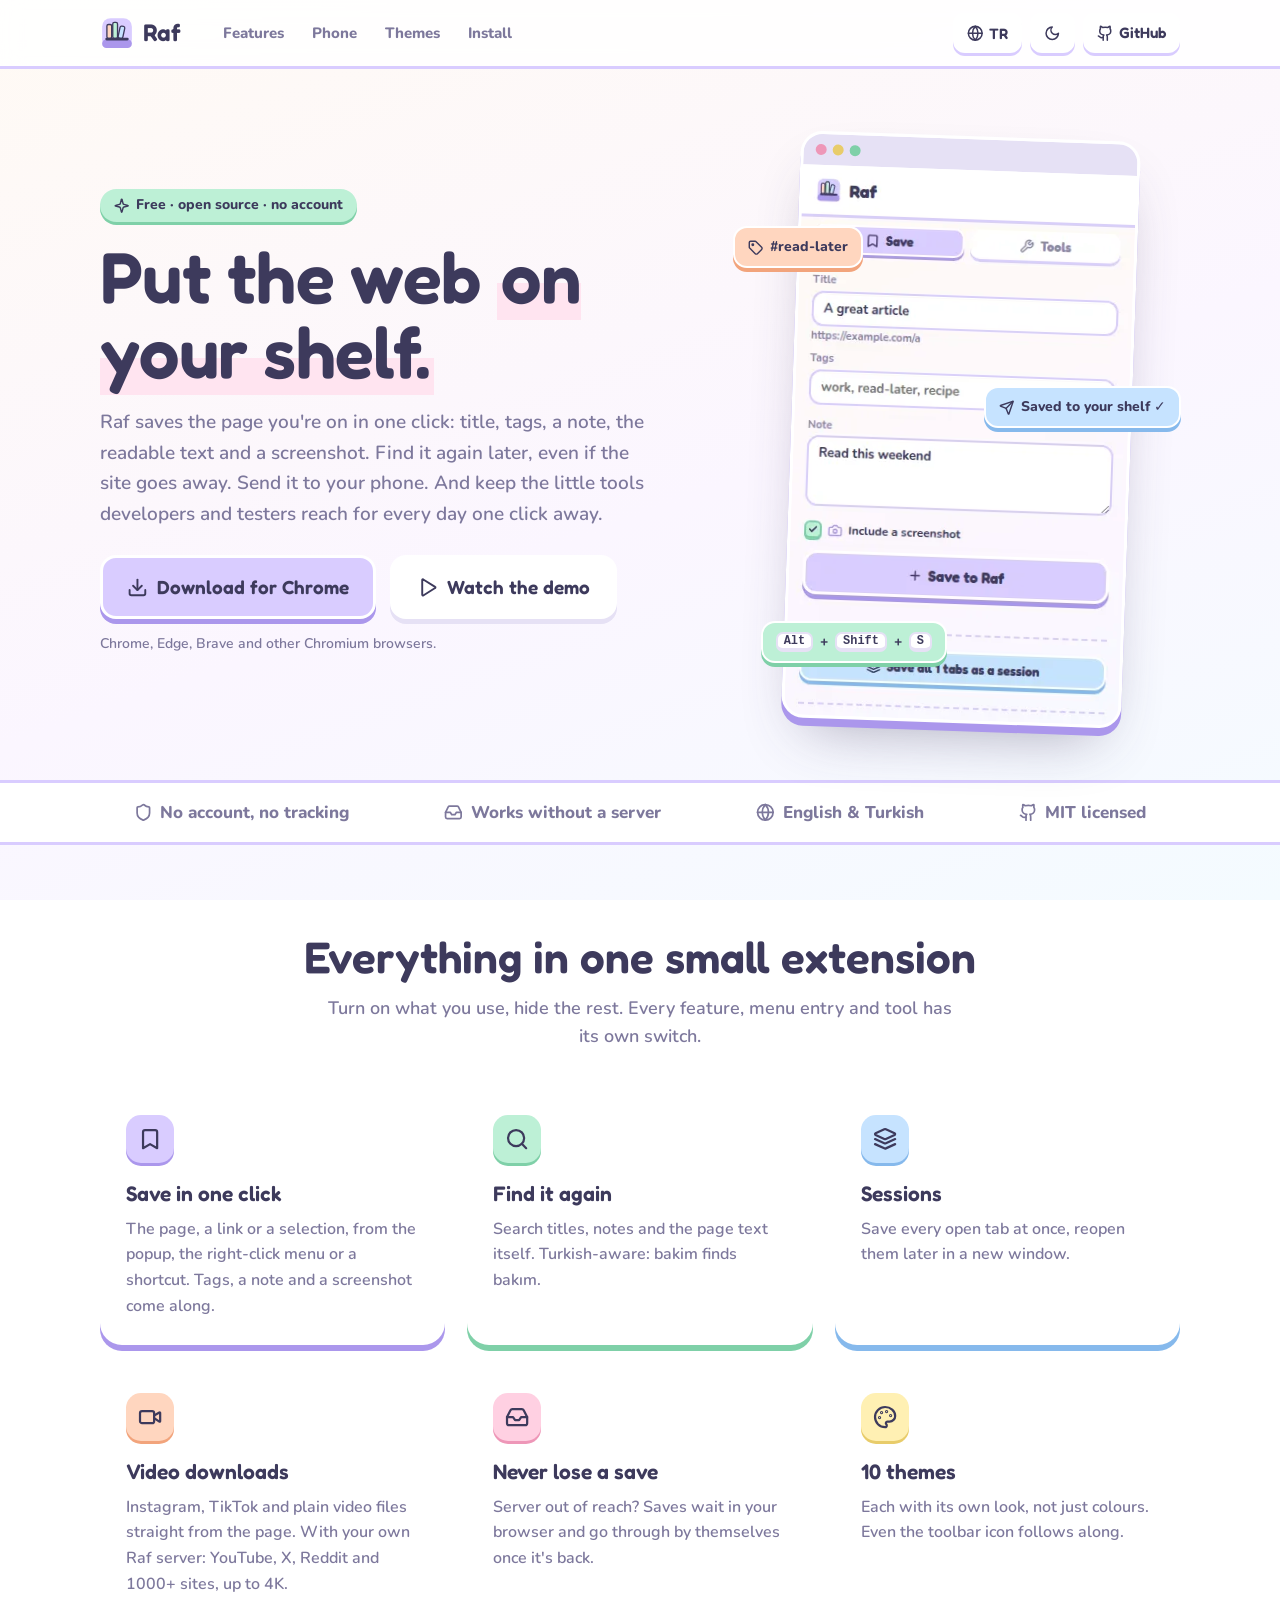
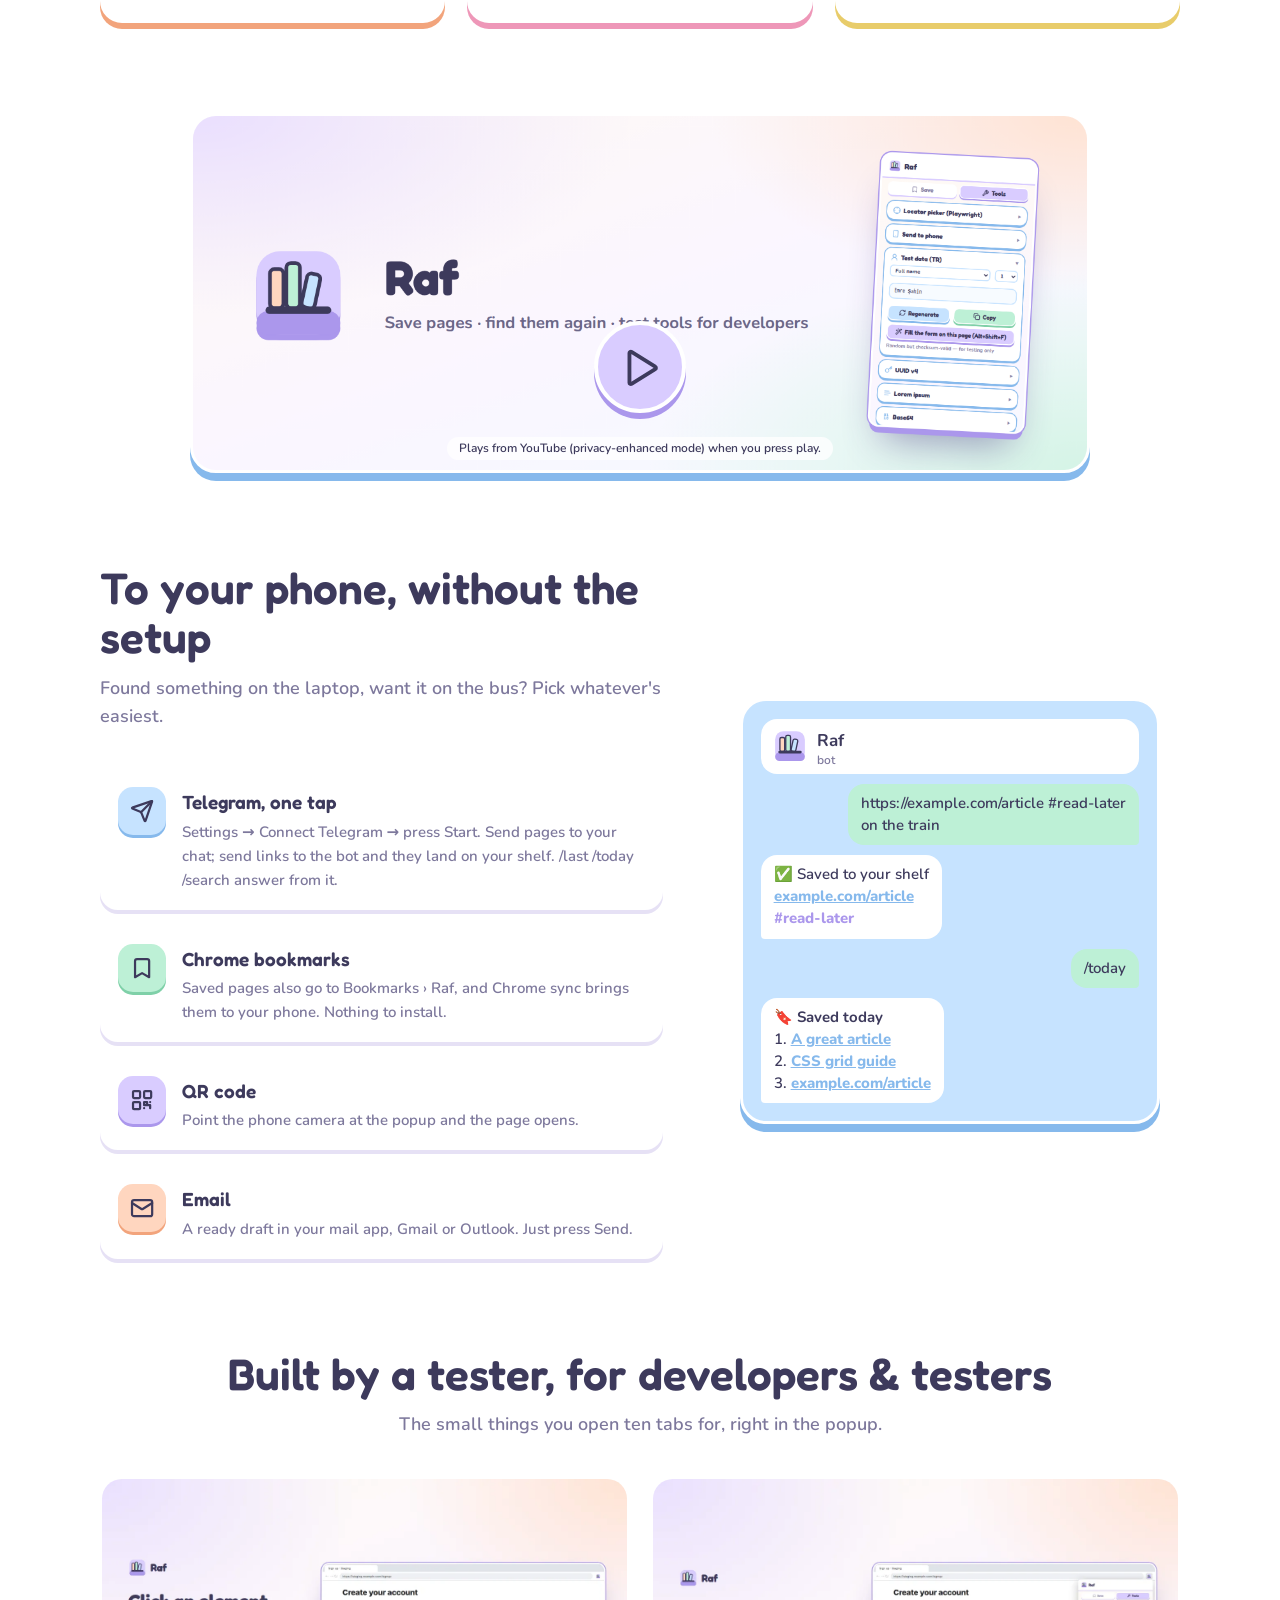
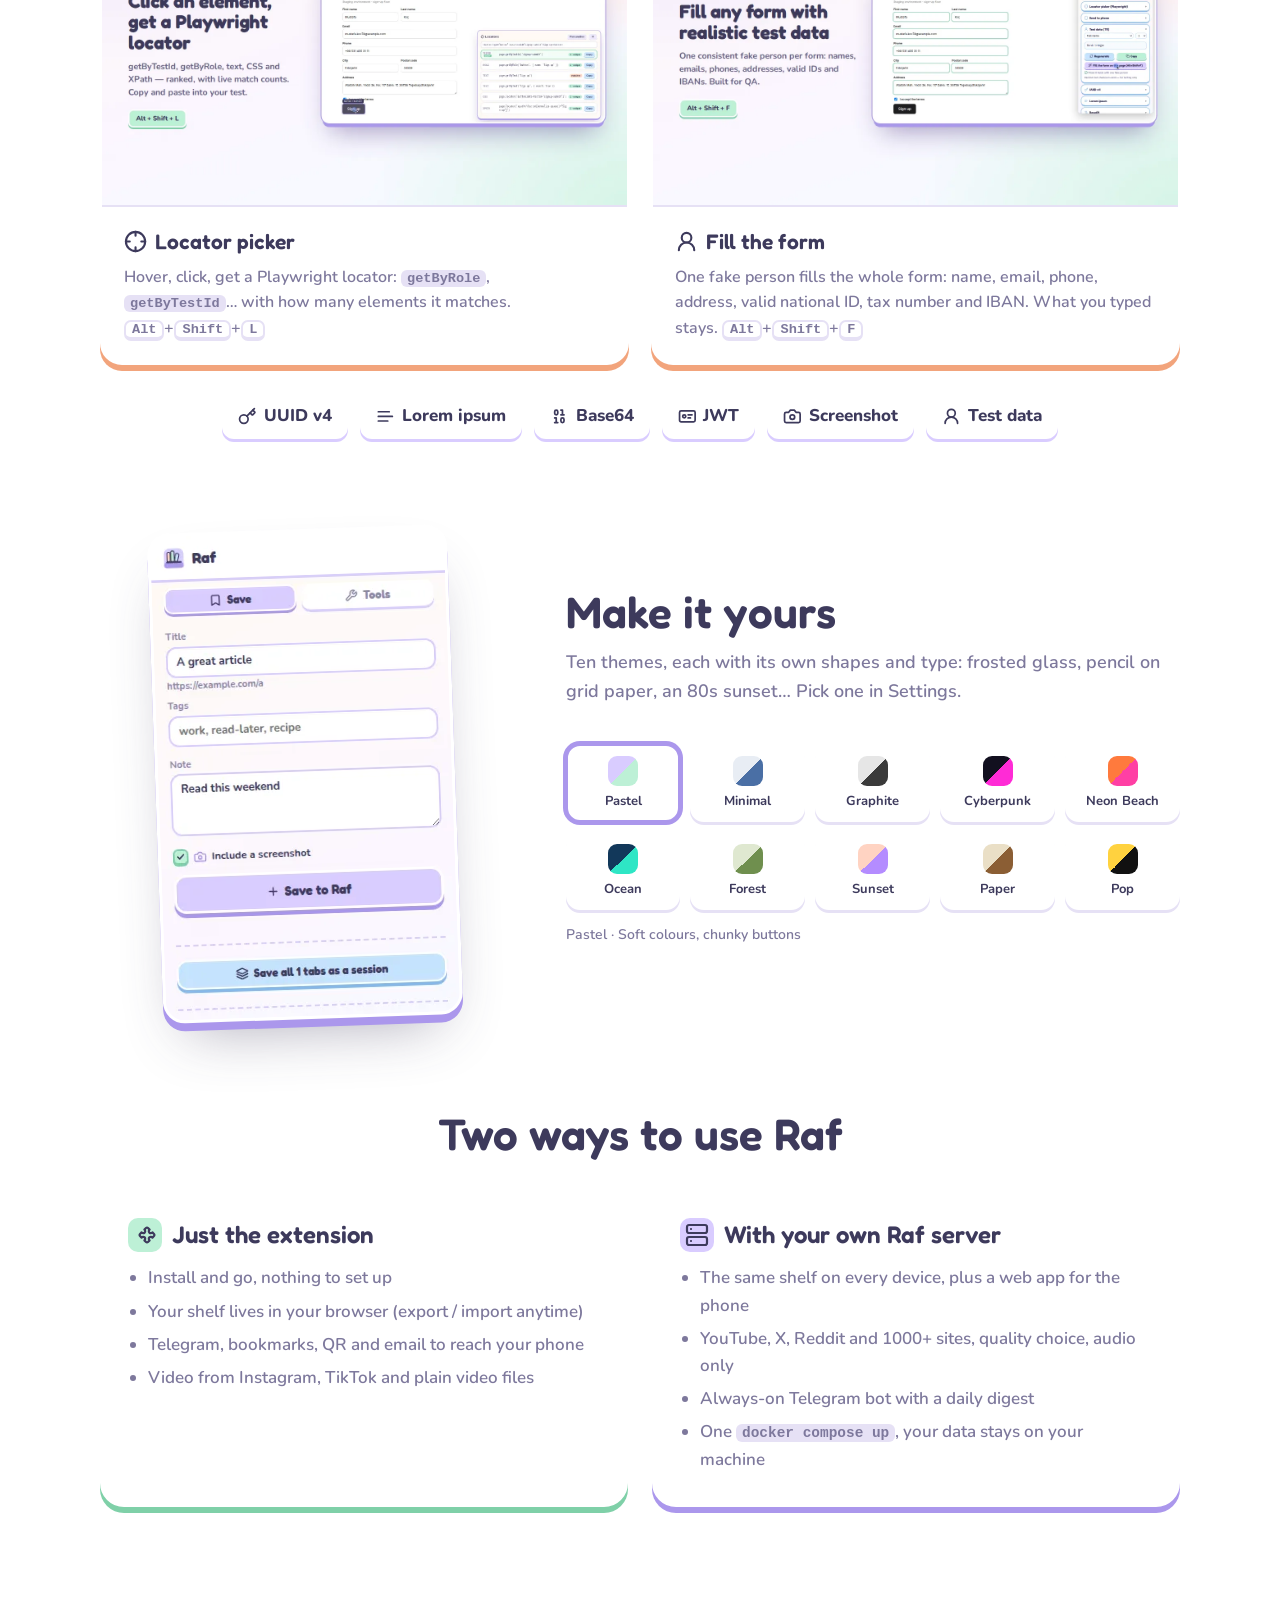
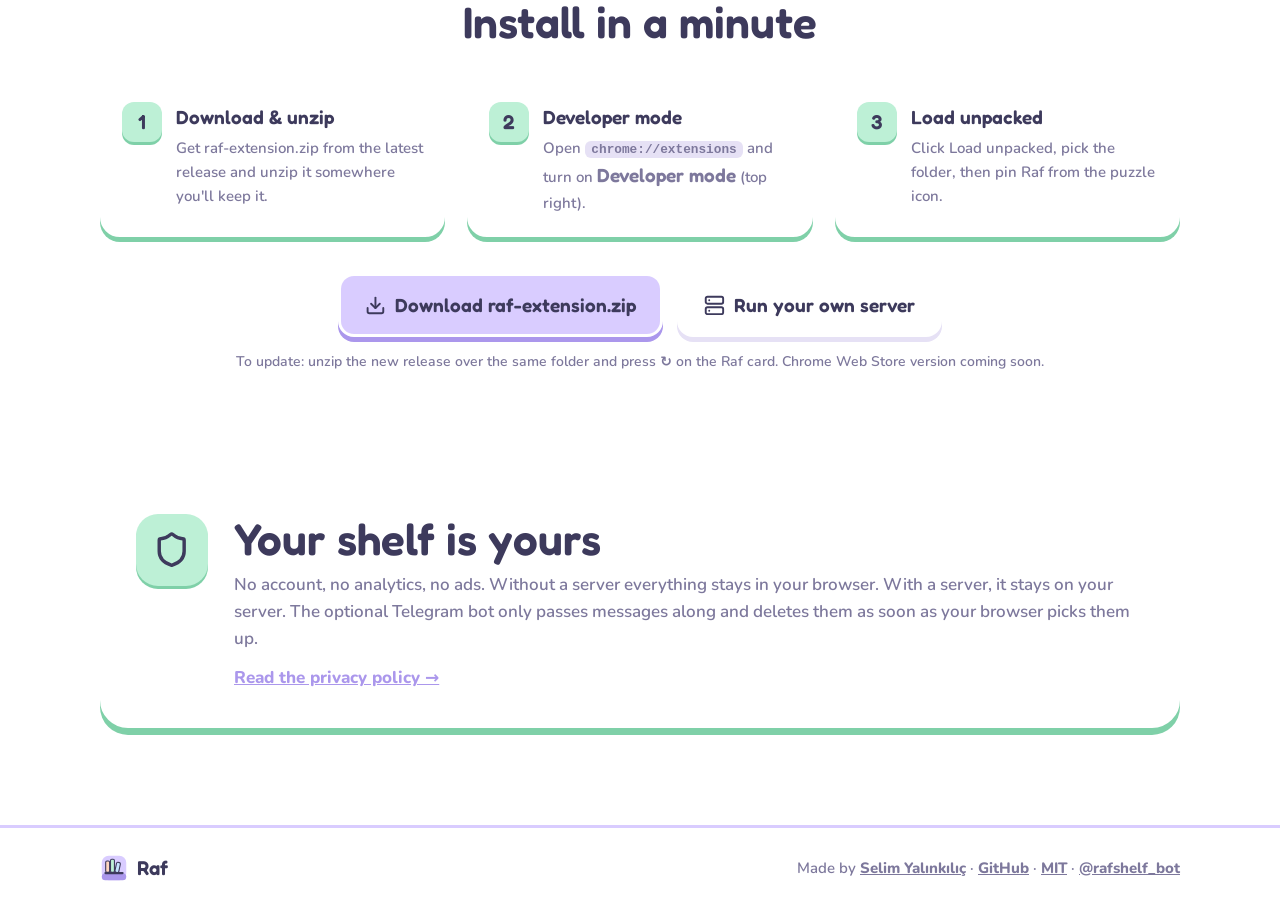
==== site/index.html @ 0adfbab9 "Website: landing page in site/, published to GitHub Pages Static page in the extension's Pastel them" ====
<!doctype html>
<html lang="en">
<head>
<meta charset="utf-8">
<meta name="viewport" content="width=device-width, initial-scale=1">
<title>Raf · your private read-later shelf</title>
<meta name="description" content="Raf is a free, open-source browser extension: save any page in one click, find it again later, send it to your phone. Plus test tools for developers. No account.">
<meta property="og:title" content="Raf · your private read-later shelf">
<meta property="og:description" content="Save any page in one click, find it again later, send it to your phone. Free, open source, no account.">
<meta property="og:image" content="img/og.png">
<meta property="og:type" content="website">
<meta name="twitter:card" content="summary_large_image">
<meta name="theme-color" content="#d9ccff">
<link rel="icon" href="img/icon.svg" type="image/svg+xml">
<link rel="apple-touch-icon" href="img/apple-touch-icon.png">
<link rel="stylesheet" href="fonts/fonts.css">
<link rel="stylesheet" href="style.css">
<script>
  // theme + language before first paint (no flash)
  try {
    const th = localStorage.getItem("rafSiteTheme"); if (th === "light" || th === "dark") document.documentElement.dataset.theme = th;
    const q = new URLSearchParams(location.search).get("lang"), saved = localStorage.getItem("rafSiteLang");
    const lang = q || saved || (/^tr\b/i.test(navigator.language || "") ? "tr" : "en");
    document.documentElement.lang = lang === "tr" ? "tr" : "en";
  } catch (e) {}
</script>
</head>
<body>

<header class="nav">
  <div class="wrap navin">
    <a class="brand" href="#top"><img src="img/icon.svg" alt="" width="34" height="34"><span>Raf</span></a>
    <nav class="links">
      <a href="#features" data-t="navFeatures">Features</a>
      <a href="#phone" data-t="navPhone">Phone</a>
      <a href="#themes" data-t="navThemes">Themes</a>
      <a href="#install" data-t="navInstall">Install</a>
    </nav>
    <div class="tools">
      <button class="pill" id="lang" aria-label="Language"><i data-i="globe"></i> <span id="langlbl">TR</span></button>
      <button class="pill icon" id="theme" aria-label="Light / dark"><i data-i="moon" class="moon"></i><i data-i="sun" class="sun"></i></button>
      <a class="pill" href="https://github.com/selimyalinkilic/raf" target="_blank" rel="noopener"><i data-i="github"></i> <span class="hide-s">GitHub</span></a>
    </div>
  </div>
</header>

<main id="top">

  <!-- Hero -->
  <section class="hero wrap">
    <div class="hero-copy">
      <p class="eyebrow"><i data-i="sparkle"></i> <span data-t="eyebrow">Free · open source · no account</span></p>
      <h1 data-th="heroTitle">Put the web <mark>on your shelf.</mark></h1>
      <p class="lead" data-t="heroLead">Raf saves the page you're on in one click: title, tags, a note, the readable text and a screenshot. Find it again later, even if the site goes away. Send it to your phone. And keep the little tools developers and testers reach for every day one click away.</p>
      <div class="ctas">
        <a class="btn main big" href="https://github.com/selimyalinkilic/raf/releases/latest/download/raf-extension.zip"><i data-i="download"></i> <span data-t="ctaDownload">Download for Chrome</span></a>
        <a class="btn ghost big" href="#video"><i data-i="play"></i> <span data-t="ctaWatch">Watch the demo</span></a>
      </div>
      <p class="small"><span data-t="ctaNote">Chrome, Edge, Brave and other Chromium browsers.</span> <span id="ver"></span></p>
    </div>
    <div class="hero-art" aria-hidden="true">
      <div class="window">
        <div class="wbar"><span></span><span></span><span></span></div>
        <img src="img/themes/pastel.webp" alt="" width="340" height="560">
      </div>
      <div class="float f1"><i data-i="tag"></i> #read-later</div>
      <div class="float f2"><i data-i="send"></i> <span data-t="floatTg">Saved to your shelf ✓</span></div>
      <div class="float f3"><kbd>Alt</kbd>+<kbd>Shift</kbd>+<kbd>S</kbd></div>
    </div>
  </section>

  <!-- Strip -->
  <section class="strip">
    <div class="wrap stripin">
      <span><i data-i="shield"></i> <span data-t="s1">No account, no tracking</span></span>
      <span><i data-i="inbox"></i> <span data-t="s2">Works without a server</span></span>
      <span><i data-i="globe"></i> <span data-t="s3">English &amp; Turkish</span></span>
      <span><i data-i="github"></i> <span data-t="s4">MIT licensed</span></span>
    </div>
  </section>

  <!-- Features -->
  <section class="sec wrap" id="features">
    <h2 data-t="featTitle">Everything in one small extension</h2>
    <p class="sub" data-t="featSub">Turn on what you use, hide the rest. Every feature, menu entry and tool has its own switch.</p>
    <div class="grid">
      <article class="card c-lav"><span class="ic"><i data-i="bookmark"></i></span><h3 data-t="f1t">Save in one click</h3><p data-t="f1d">The page, a link or a selection, from the popup, the right-click menu or a shortcut. Tags, a note and a screenshot come along.</p></article>
      <article class="card c-mint"><span class="ic"><i data-i="search"></i></span><h3 data-t="f2t">Find it again</h3><p data-t="f2d">Search titles, notes and the page text itself. Turkish-aware: <em>bakim</em> finds <em>bakım</em>.</p></article>
      <article class="card c-sky"><span class="ic"><i data-i="layers"></i></span><h3 data-t="f3t">Sessions</h3><p data-t="f3d">Save every open tab at once, reopen them later in a new window.</p></article>
      <article class="card c-peach"><span class="ic"><i data-i="video"></i></span><h3 data-t="f4t">Video downloads</h3><p data-t="f4d">Instagram, TikTok and plain video files straight from the page. With your own Raf server: YouTube, X, Reddit and 1000+ sites, up to 4K.</p></article>
      <article class="card c-pink"><span class="ic"><i data-i="inbox"></i></span><h3 data-t="f5t">Never lose a save</h3><p data-t="f5d">Server out of reach? Saves wait in your browser and go through by themselves once it's back.</p></article>
      <article class="card c-sun"><span class="ic"><i data-i="palette"></i></span><h3 data-t="f6t">10 themes</h3><p data-t="f6d">Each with its own look, not just colours. Even the toolbar icon follows along.</p></article>
    </div>
  </section>

  <!-- Video -->
  <section class="sec wrap" id="video">
    <div class="video" id="player">
      <img src="img/og.png" alt="" loading="lazy">
      <button class="playbtn" aria-label="Play"><i data-i="play"></i></button>
      <p class="vnote" data-t="vnote">Plays from YouTube (privacy-enhanced mode) when you press play.</p>
    </div>
  </section>

  <!-- Phone -->
  <section class="sec wrap split" id="phone">
    <div>
      <h2 data-t="phTitle">To your phone, without the setup</h2>
      <p class="sub left" data-t="phSub">Found something on the laptop, want it on the bus? Pick whatever's easiest.</p>
      <ul class="ways">
        <li><span class="ic c-sky"><i data-i="send"></i></span><div><b data-t="w1t">Telegram, one tap</b><p data-t="w1d">Settings → Connect Telegram → press Start. Send pages to your chat; send links to the bot and they land on your shelf. /last /today /search answer from it.</p></div></li>
        <li><span class="ic c-mint"><i data-i="bookmark"></i></span><div><b data-t="w2t">Chrome bookmarks</b><p data-t="w2d">Saved pages also go to Bookmarks › Raf, and Chrome sync brings them to your phone. Nothing to install.</p></div></li>
        <li><span class="ic c-lav"><i data-i="qr"></i></span><div><b data-t="w3t">QR code</b><p data-t="w3d">Point the phone camera at the popup and the page opens.</p></div></li>
        <li><span class="ic c-peach"><i data-i="mail"></i></span><div><b data-t="w4t">Email</b><p data-t="w4d">A ready draft in your mail app, Gmail or Outlook. Just press Send.</p></div></li>
      </ul>
    </div>
    <div class="chat" aria-hidden="true">
      <div class="chathead"><img src="img/icon.svg" alt="" width="34" height="34"><div><b>Raf</b><small>bot</small></div></div>
      <div class="msg me">https://example.com/article #read-later<br>on the train</div>
      <div class="msg bot">✅ <span data-t="chatSaved">Saved to your shelf</span><br><span class="u">example.com/article</span><br><span class="tagc">#read-later</span></div>
      <div class="msg me">/today</div>
      <div class="msg bot">🔖 <b data-t="chatToday">Saved today</b><br>1. <span class="u">A great article</span><br>2. <span class="u">CSS grid guide</span><br>3. <span class="u">example.com/article</span></div>
    </div>
  </section>

  <!-- Dev tools -->
  <section class="sec wrap" id="dev">
    <h2 data-t="devTitle">Built by a tester, for developers &amp; testers</h2>
    <p class="sub" data-t="devSub">The small things you open ten tabs for, right in the popup.</p>
    <div class="devgrid">
      <div class="dev big2"><img src="img/shots/screenshot-4-picker.webp" alt="" loading="lazy"><div><h3><i data-i="crosshair"></i> <span data-t="d1t">Locator picker</span></h3><p data-th="d1d">Hover, click, get a Playwright locator: <code>getByRole</code>, <code>getByTestId</code>… with how many elements it matches. <kbd>Alt</kbd>+<kbd>Shift</kbd>+<kbd>L</kbd></p></div></div>
      <div class="dev big2"><img src="img/shots/screenshot-3-fill.webp" alt="" loading="lazy"><div><h3><i data-i="user"></i> <span data-t="d2t">Fill the form</span></h3><p data-th="d2d">One fake person fills the whole form: name, email, phone, address, valid national ID, tax number and IBAN. What you typed stays. <kbd>Alt</kbd>+<kbd>Shift</kbd>+<kbd>F</kbd></p></div></div>
      <div class="chips">
        <span><i data-i="key"></i> UUID v4</span><span><i data-i="text"></i> Lorem ipsum</span><span><i data-i="binary"></i> Base64</span><span><i data-i="id"></i> JWT</span><span><i data-i="camera"></i> <span data-t="chipShot">Screenshot</span></span><span><i data-i="user"></i> <span data-t="chipTd">Test data</span></span>
      </div>
    </div>
  </section>

  <!-- Themes -->
  <section class="sec wrap split rev" id="themes">
    <div class="tprev" aria-live="polite"><img id="tpimg" src="img/themes/pastel.webp" alt="" width="340" height="560"></div>
    <div>
      <h2 data-t="thTitle">Make it yours</h2>
      <p class="sub left" data-t="thSub">Ten themes, each with its own shapes and type: frosted glass, pencil on grid paper, an 80s sunset… Pick one in Settings.</p>
      <div class="tgrid" id="tgrid"></div>
      <p class="small" id="tdesc"></p>
    </div>
  </section>

  <!-- Two ways -->
  <section class="sec wrap" id="ways">
    <h2 data-t="twTitle">Two ways to use Raf</h2>
    <div class="two">
      <div class="way c-mint">
        <h3><i data-i="puzzle"></i> <span data-t="tw1">Just the extension</span></h3>
        <ul>
          <li data-t="tw1a">Install and go, nothing to set up</li>
          <li data-t="tw1b">Your shelf lives in your browser (export / import anytime)</li>
          <li data-t="tw1c">Telegram, bookmarks, QR and email to reach your phone</li>
          <li data-t="tw1d">Video from Instagram, TikTok and plain video files</li>
        </ul>
      </div>
      <div class="way c-lav">
        <h3><i data-i="server"></i> <span data-t="tw2">With your own Raf server</span></h3>
        <ul>
          <li data-t="tw2a">The same shelf on every device, plus a web app for the phone</li>
          <li data-t="tw2b">YouTube, X, Reddit and 1000+ sites, quality choice, audio only</li>
          <li data-t="tw2c">Always-on Telegram bot with a daily digest</li>
          <li data-th="tw2d">One <code>docker compose up</code>, your data stays on your machine</li>
        </ul>
      </div>
    </div>
  </section>

  <!-- Install -->
  <section class="sec wrap" id="install">
    <h2 data-t="inTitle">Install in a minute</h2>
    <ol class="steps">
      <li><span class="n">1</span><div><b data-t="in1t">Download &amp; unzip</b><p data-t="in1d">Get raf-extension.zip from the latest release and unzip it somewhere you'll keep it.</p></div></li>
      <li><span class="n">2</span><div><b data-t="in2t">Developer mode</b><p data-th="in2d">Open <code>chrome://extensions</code> and turn on <b>Developer mode</b> (top right).</p></div></li>
      <li><span class="n">3</span><div><b data-t="in3t">Load unpacked</b><p data-t="in3d">Click Load unpacked, pick the folder, then pin Raf from the puzzle icon.</p></div></li>
    </ol>
    <div class="ctas center">
      <a class="btn main big" href="https://github.com/selimyalinkilic/raf/releases/latest/download/raf-extension.zip"><i data-i="download"></i> <span data-t="ctaDownload2">Download raf-extension.zip</span></a>
      <a class="btn ghost big" href="https://github.com/selimyalinkilic/raf#run-it" target="_blank" rel="noopener"><i data-i="server"></i> <span data-t="ctaServer">Run your own server</span></a>
    </div>
    <p class="small center" data-t="inNote">To update: unzip the new release over the same folder and press ↻ on the Raf card. Chrome Web Store version coming soon.</p>
  </section>

  <!-- Privacy -->
  <section class="sec wrap">
    <div class="privacy">
      <span class="ic c-mint big"><i data-i="shield"></i></span>
      <div>
        <h2 data-t="prTitle">Your shelf is yours</h2>
        <p data-t="prText">No account, no analytics, no ads. Without a server everything stays in your browser. With a server, it stays on your server. The optional Telegram bot only passes messages along and deletes them as soon as your browser picks them up.</p>
        <a href="https://github.com/selimyalinkilic/raf/blob/main/docs/PRIVACY.md" target="_blank" rel="noopener" data-t="prLink">Read the privacy policy →</a>
      </div>
    </div>
  </section>
</main>

<footer class="foot">
  <div class="wrap footin">
    <div class="brand"><img src="img/icon.svg" alt="" width="28" height="28"><span>Raf</span></div>
    <p><span data-t="ftMade">Made by</span> <a href="https://selimyalinkilic.me" target="_blank" rel="noopener">Selim Yalınkılıç</a> · <a href="https://github.com/selimyalinkilic/raf" target="_blank" rel="noopener">GitHub</a> · <a href="https://github.com/selimyalinkilic/raf/blob/main/LICENSE" target="_blank" rel="noopener">MIT</a> · <a href="https://t.me/rafshelf_bot" target="_blank" rel="noopener">@rafshelf_bot</a></p>
  </div>
</footer>

<script src="js/icons.js"></script>
<script src="js/app.js"></script>
</body>
</html>
---- site/fonts/fonts.css ----
/* Bundled fonts (SIL Open Font License) — no requests to Google */
/* latin-ext */
@font-face {
  font-family: 'Fredoka';
  font-style: normal;
  font-weight: 500;
  font-stretch: 100%;
  font-display: swap;
  src: url(fredoka-latin-ext.woff2) format('woff2');
  unicode-range: U+0100-02BA, U+02BD-02C5, U+02C7-02CC, U+02CE-02D7, U+02DD-02FF, U+0304, U+0308, U+0329, U+1D00-1DBF, U+1E00-1E9F, U+1EF2-1EFF, U+2020, U+20A0-20AB, U+20AD-20C4, U+2113, U+2C60-2C7F, U+A720-A7FF;
}
/* latin */
@font-face {
  font-family: 'Fredoka';
  font-style: normal;
  font-weight: 500;
  font-stretch: 100%;
  font-display: swap;
  src: url(fredoka-latin.woff2) format('woff2');
  unicode-range: U+0000-00FF, U+0131, U+0152-0153, U+02BB-02BC, U+02C6, U+02DA, U+02DC, U+0304, U+0308, U+0329, U+2000-206F, U+20AC, U+2122, U+2191, U+2193, U+2212, U+2215, U+FEFF, U+FFFD;
}
/* latin-ext */
@font-face {
  font-family: 'Fredoka';
  font-style: normal;
  font-weight: 600;
  font-stretch: 100%;
  font-display: swap;
  src: url(fredoka-latin-ext.woff2) format('woff2');
  unicode-range: U+0100-02BA, U+02BD-02C5, U+02C7-02CC, U+02CE-02D7, U+02DD-02FF, U+0304, U+0308, U+0329, U+1D00-1DBF, U+1E00-1E9F, U+1EF2-1EFF, U+2020, U+20A0-20AB, U+20AD-20C4, U+2113, U+2C60-2C7F, U+A720-A7FF;
}
/* latin */
@font-face {
  font-family: 'Fredoka';
  font-style: normal;
  font-weight: 600;
  font-stretch: 100%;
  font-display: swap;
  src: url(fredoka-latin.woff2) format('woff2');
  unicode-range: U+0000-00FF, U+0131, U+0152-0153, U+02BB-02BC, U+02C6, U+02DA, U+02DC, U+0304, U+0308, U+0329, U+2000-206F, U+20AC, U+2122, U+2191, U+2193, U+2212, U+2215, U+FEFF, U+FFFD;
}
/* latin-ext */
@font-face {
  font-family: 'Fredoka';
  font-style: normal;
  font-weight: 700;
  font-stretch: 100%;
  font-display: swap;
  src: url(fredoka-latin-ext.woff2) format('woff2');
  unicode-range: U+0100-02BA, U+02BD-02C5, U+02C7-02CC, U+02CE-02D7, U+02DD-02FF, U+0304, U+0308, U+0329, U+1D00-1DBF, U+1E00-1E9F, U+1EF2-1EFF, U+2020, U+20A0-20AB, U+20AD-20C4, U+2113, U+2C60-2C7F, U+A720-A7FF;
}
/* latin */
@font-face {
  font-family: 'Fredoka';
  font-style: normal;
  font-weight: 700;
  font-stretch: 100%;
  font-display: swap;
  src: url(fredoka-latin.woff2) format('woff2');
  unicode-range: U+0000-00FF, U+0131, U+0152-0153, U+02BB-02BC, U+02C6, U+02DA, U+02DC, U+0304, U+0308, U+0329, U+2000-206F, U+20AC, U+2122, U+2191, U+2193, U+2212, U+2215, U+FEFF, U+FFFD;
}
/* latin-ext */
@font-face {
  font-family: 'Nunito';
  font-style: normal;
  font-weight: 600;
  font-display: swap;
  src: url(nunito-latin-ext.woff2) format('woff2');
  unicode-range: U+0100-02BA, U+02BD-02C5, U+02C7-02CC, U+02CE-02D7, U+02DD-02FF, U+0304, U+0308, U+0329, U+1D00-1DBF, U+1E00-1E9F, U+1EF2-1EFF, U+2020, U+20A0-20AB, U+20AD-20C4, U+2113, U+2C60-2C7F, U+A720-A7FF;
}
/* latin */
@font-face {
  font-family: 'Nunito';
  font-style: normal;
  font-weight: 600;
  font-display: swap;
  src: url(nunito-latin.woff2) format('woff2');
  unicode-range: U+0000-00FF, U+0131, U+0152-0153, U+02BB-02BC, U+02C6, U+02DA, U+02DC, U+0304, U+0308, U+0329, U+2000-206F, U+20AC, U+2122, U+2191, U+2193, U+2212, U+2215, U+FEFF, U+FFFD;
}
/* latin-ext */
@font-face {
  font-family: 'Nunito';
  font-style: normal;
  font-weight: 700;
  font-display: swap;
  src: url(nunito-latin-ext.woff2) format('woff2');
  unicode-range: U+0100-02BA, U+02BD-02C5, U+02C7-02CC, U+02CE-02D7, U+02DD-02FF, U+0304, U+0308, U+0329, U+1D00-1DBF, U+1E00-1E9F, U+1EF2-1EFF, U+2020, U+20A0-20AB, U+20AD-20C4, U+2113, U+2C60-2C7F, U+A720-A7FF;
}
/* latin */
@font-face {
  font-family: 'Nunito';
  font-style: normal;
  font-weight: 700;
  font-display: swap;
  src: url(nunito-latin.woff2) format('woff2');
  unicode-range: U+0000-00FF, U+0131, U+0152-0153, U+02BB-02BC, U+02C6, U+02DA, U+02DC, U+0304, U+0308, U+0329, U+2000-206F, U+20AC, U+2122, U+2191, U+2193, U+2212, U+2215, U+FEFF, U+FFFD;
}
/* latin-ext */
@font-face {
  font-family: 'Nunito';
  font-style: normal;
  font-weight: 800;
  font-display: swap;
  src: url(nunito-latin-ext.woff2) format('woff2');
  unicode-range: U+0100-02BA, U+02BD-02C5, U+02C7-02CC, U+02CE-02D7, U+02DD-02FF, U+0304, U+0308, U+0329, U+1D00-1DBF, U+1E00-1E9F, U+1EF2-1EFF, U+2020, U+20A0-20AB, U+20AD-20C4, U+2113, U+2C60-2C7F, U+A720-A7FF;
}
/* latin */
@font-face {
  font-family: 'Nunito';
  font-style: normal;
  font-weight: 800;
  font-display: swap;
  src: url(nunito-latin.woff2) format('woff2');
  unicode-range: U+0000-00FF, U+0131, U+0152-0153, U+02BB-02BC, U+02C6, U+02DA, U+02DC, U+0304, U+0308, U+0329, U+2000-206F, U+20AC, U+2122, U+2191, U+2193, U+2212, U+2215, U+FEFF, U+FFFD;
}
---- site/style.css ----
/* Raf landing page: the extension's own Pastel theme (same tokens as extension/popup.css), light + dark */
:root{--ink:#3d3a5c;--muted:#7d789c;--lav:#d9ccff;--lav-d:#ab97ec;--mint:#bdf0d6;--mint-d:#7fd0a8;--peach:#ffd6bf;--peach-d:#f2a47c;--sky:#c6e3ff;--sky-d:#86b9ec;
  --pink:#ffd0e2;--pink-d:#ee97b8;--sun:#fff0b3;--sun-d:#e8cc6a;--card:#fff;--rim:#fff;--soft:#e6e1f5;--bg1:#fffaf4;--bg2:#fbf6ff;--bg3:#f4fbff;--mark:#ffe4f0;color-scheme:light}
@media (prefers-color-scheme:dark){:root:not([data-theme=light]){--ink:#eceaf8;--muted:#a9a4c8;--lav:#463d78;--lav-d:#7b69cc;--mint:#24584a;--mint-d:#4aa57f;--peach:#5e3a2c;--peach-d:#c27a57;--sky:#283f5e;--sky-d:#5a8cc4;
  --pink:#5a2d43;--pink-d:#b0607f;--sun:#4b4223;--sun-d:#a8892f;--card:#26233a;--rim:#26233a;--soft:#3a3655;--bg1:#1b1929;--bg2:#1e1b2e;--bg3:#191c2a;--mark:#4a2f5e;color-scheme:dark}}
:root[data-theme=dark]{--ink:#eceaf8;--muted:#a9a4c8;--lav:#463d78;--lav-d:#7b69cc;--mint:#24584a;--mint-d:#4aa57f;--peach:#5e3a2c;--peach-d:#c27a57;--sky:#283f5e;--sky-d:#5a8cc4;
  --pink:#5a2d43;--pink-d:#b0607f;--sun:#4b4223;--sun-d:#a8892f;--card:#26233a;--rim:#26233a;--soft:#3a3655;--bg1:#1b1929;--bg2:#1e1b2e;--bg3:#191c2a;--mark:#4a2f5e;color-scheme:dark}

*{box-sizing:border-box}
html{scroll-behavior:smooth;scroll-padding-top:84px}
body{margin:0;font:600 17px/1.6 Nunito,"Segoe UI",system-ui,sans-serif;color:var(--ink);background:linear-gradient(160deg,var(--bg1),var(--bg2) 55%,var(--bg3)) fixed;overflow-x:hidden}
h1,h2,h3,.brand span,.btn,.pill{font-family:Fredoka,"Segoe UI",sans-serif;font-weight:600}
a{color:inherit}
img{max-width:100%;height:auto;display:block}
code,kbd{font:700 .85em ui-monospace,"Cascadia Code",Consolas,monospace}
code{background:var(--soft);padding:1px 6px;border-radius:6px}
kbd{background:var(--card);border:2px solid var(--soft);border-bottom-width:4px;border-radius:7px;padding:0 6px}
.wrap{max-width:1120px;margin:0 auto;padding:0 20px}
.i{width:1.1em;height:1.1em;vertical-align:-.17em;flex:none}
.small{font-size:14px;color:var(--muted)}
.center{text-align:center;justify-content:center}

/* nav */
.nav{position:sticky;top:0;z-index:20;background:color-mix(in srgb,var(--card) 86%,transparent);backdrop-filter:blur(10px);box-shadow:0 3px 0 var(--lav)}
.navin{display:flex;align-items:center;gap:18px;height:66px}
.brand{display:flex;align-items:center;gap:9px;text-decoration:none;font-size:24px}
.links{display:flex;gap:4px;margin-left:12px}
.links a{text-decoration:none;font-weight:800;font-size:15px;color:var(--muted);padding:6px 12px;border-radius:10px}
.links a:hover{background:var(--soft);color:var(--ink)}
.tools{margin-left:auto;display:flex;gap:8px}
.pill{display:inline-flex;align-items:center;gap:6px;border:2px solid var(--rim);background:var(--card);box-shadow:0 3px 0 var(--lav);border-radius:12px;padding:6px 12px;font-size:15px;color:var(--ink);cursor:pointer;text-decoration:none}
.pill:active{transform:translateY(2px);box-shadow:0 1px 0 var(--lav)}
.pill.icon .sun{display:none}
:root[data-theme=dark] .pill.icon .sun{display:inline}:root[data-theme=dark] .pill.icon .moon{display:none}
@media (prefers-color-scheme:dark){:root:not([data-theme=light]) .pill.icon .sun{display:inline}:root:not([data-theme=light]) .pill.icon .moon{display:none}}

/* buttons */
.btn{display:inline-flex;align-items:center;justify-content:center;gap:9px;border:3px solid var(--rim);border-radius:16px;padding:11px 20px;background:var(--sky);box-shadow:0 5px 0 var(--sky-d);color:var(--ink);text-decoration:none;font-size:17px;transition:transform .1s}
.btn:hover{transform:translateY(-2px)}
.btn:active{transform:translateY(4px);box-shadow:0 1px 0 var(--sky-d)}
.btn.main{background:var(--lav);box-shadow:0 5px 0 var(--lav-d)}
.btn.ghost{background:var(--card);box-shadow:0 5px 0 var(--soft)}
.btn.big{font-size:19px;padding:14px 24px}
.ctas{display:flex;flex-wrap:wrap;gap:14px;margin:26px 0 12px}

/* hero */
.hero{display:grid;grid-template-columns:1.15fr .85fr;gap:48px;align-items:center;padding-top:70px;padding-bottom:60px}
.eyebrow{display:inline-flex;align-items:center;gap:7px;background:var(--mint);box-shadow:0 3px 0 var(--mint-d);border-radius:999px;padding:5px 14px;font-weight:800;font-size:14px;margin:0}
h1{font-size:clamp(42px,6vw,72px);line-height:1.04;margin:18px 0 18px;letter-spacing:-.01em}
h1 mark{background:linear-gradient(transparent 58%,var(--mark) 58%);color:inherit;padding:0 4px}
.lead{font-size:19px;color:var(--muted);max-width:560px;margin:0}
.hero-art{position:relative;justify-self:center}
.window{width:340px;max-width:78vw;border-radius:22px;overflow:hidden;background:var(--card);border:3px solid var(--rim);box-shadow:0 8px 0 var(--lav-d),0 30px 60px -25px rgba(61,58,92,.45);transform:rotate(2deg)}
.wbar{display:flex;gap:6px;padding:10px 12px;background:var(--soft)}
.wbar span{width:11px;height:11px;border-radius:50%;background:var(--pink-d)}.wbar span:nth-child(2){background:var(--sun-d)}.wbar span:nth-child(3){background:var(--mint-d)}
.float{position:absolute;display:flex;align-items:center;gap:7px;background:var(--card);border:2px solid var(--rim);border-radius:14px;padding:8px 13px;font-weight:800;font-size:14px;white-space:nowrap;animation:bob 5s ease-in-out infinite}
.f1{left:-58px;top:90px;box-shadow:0 4px 0 var(--peach-d);background:var(--peach)}
.f2{right:-50px;top:250px;box-shadow:0 4px 0 var(--sky-d);background:var(--sky);animation-delay:-1.6s}
.f3{left:-30px;bottom:60px;box-shadow:0 4px 0 var(--mint-d);background:var(--mint);animation-delay:-3.2s}
@keyframes bob{50%{transform:translateY(-8px)}}
@media (prefers-reduced-motion:reduce){.float{animation:none}html{scroll-behavior:auto}}

/* strip */
.strip{background:var(--card);box-shadow:0 3px 0 var(--lav),0 -3px 0 var(--lav)}
.stripin{display:flex;flex-wrap:wrap;justify-content:space-around;gap:12px 28px;padding-top:16px;padding-bottom:16px;font-weight:800;color:var(--muted)}
.stripin>span{display:flex;align-items:center;gap:8px}

/* sections */
.sec{padding-top:90px}
h2{font-size:clamp(30px,4vw,44px);line-height:1.12;margin:0 0 12px;text-align:center}
.sub{color:var(--muted);text-align:center;max-width:640px;margin:0 auto 38px;font-size:18px}
.sub.left,.split h2{text-align:left;margin-left:0}
.grid{display:grid;grid-template-columns:repeat(3,1fr);gap:22px}
.card{background:var(--card);border:2px solid var(--rim);border-radius:22px;padding:24px;box-shadow:0 6px 0 var(--accent-d,var(--lav-d))}
.card h3{font-size:21px;margin:14px 0 6px}.card p{margin:0;color:var(--muted);font-size:16px}
.ic{display:inline-grid;place-items:center;width:48px;height:48px;border-radius:15px;background:var(--accent,var(--lav));box-shadow:0 3px 0 var(--accent-d,var(--lav-d));font-size:22px;flex:none}
.ic.big{width:72px;height:72px;font-size:34px;border-radius:22px}
.c-lav{--accent:var(--lav);--accent-d:var(--lav-d)}.c-mint{--accent:var(--mint);--accent-d:var(--mint-d)}.c-sky{--accent:var(--sky);--accent-d:var(--sky-d)}
.c-peach{--accent:var(--peach);--accent-d:var(--peach-d)}.c-pink{--accent:var(--pink);--accent-d:var(--pink-d)}.c-sun{--accent:var(--sun);--accent-d:var(--sun-d)}

/* video */
.video{position:relative;max-width:900px;margin:0 auto;aspect-ratio:1400/560;border-radius:26px;overflow:hidden;border:3px solid var(--rim);box-shadow:0 8px 0 var(--sky-d);background:var(--card)}
.video img,.video iframe{width:100%;height:100%;object-fit:cover;border:0}
.playbtn{position:absolute;left:0;right:0;bottom:16%;margin:auto;width:92px;height:92px;border-radius:50%;border:4px solid #fff;background:var(--lav);box-shadow:0 6px 0 var(--lav-d);font-size:38px;color:#3d3a5c;cursor:pointer;display:grid;place-items:center;padding-left:6px}
.playbtn:hover{transform:scale(1.06)}
.vnote{position:absolute;left:50%;transform:translateX(-50%);bottom:10px;margin:0;font-size:12px;color:#3d3a5c;background:rgba(255,255,255,.8);border-radius:999px;padding:2px 12px;white-space:nowrap}
@media (max-width:640px){.playbtn{width:64px;height:64px;font-size:26px;bottom:24%}.vnote{display:none}}

/* split sections */
.split{display:grid;grid-template-columns:1.1fr .9fr;gap:56px;align-items:center}
.split.rev{grid-template-columns:.8fr 1.2fr}
.ways{list-style:none;padding:0;margin:0;display:grid;gap:16px}
.ways li{display:flex;gap:16px;align-items:flex-start;background:var(--card);border-radius:18px;padding:16px;border:2px solid var(--rim);box-shadow:0 4px 0 var(--soft)}
.ways p{margin:2px 0 0;color:var(--muted);font-size:15px}
.ways b{font-family:Fredoka,sans-serif;font-size:19px;font-weight:600}

.chat{background:var(--sky);border-radius:26px;padding:18px;box-shadow:0 8px 0 var(--sky-d);display:flex;flex-direction:column;gap:10px;border:3px solid var(--rim);max-width:420px;justify-self:center;width:100%}
.chathead{display:flex;align-items:center;gap:10px;background:var(--card);border-radius:16px;padding:8px 12px}
.chathead small{display:block;color:var(--muted);font-size:12px;line-height:1}
.msg{max-width:82%;padding:9px 13px;border-radius:16px;font-size:15px;line-height:1.45}
.msg.me{align-self:flex-end;background:var(--mint);border-bottom-right-radius:4px}
.msg.bot{align-self:flex-start;background:var(--card);border-bottom-left-radius:4px}
.u{color:var(--sky-d);text-decoration:underline;font-weight:800}
:root[data-theme=dark] .u{color:#8fc1f2}
.tagc{color:var(--lav-d);font-weight:800}

/* dev */
.devgrid{display:grid;grid-template-columns:1fr 1fr;gap:22px}
.dev{background:var(--card);border-radius:22px;overflow:hidden;border:2px solid var(--rim);box-shadow:0 6px 0 var(--peach-d)}
.dev img{width:100%;aspect-ratio:1280/800;object-fit:cover;object-position:top;border-bottom:2px solid var(--soft)}
.dev>div{padding:18px 22px 22px}.dev h3{margin:0 0 6px;font-size:21px;display:flex;align-items:center;gap:8px}.dev p{margin:0;color:var(--muted);font-size:16px}
.chips{grid-column:1/-1;display:flex;flex-wrap:wrap;gap:12px;justify-content:center;margin-top:6px}
.chips>span{display:inline-flex;align-items:center;gap:7px;background:var(--card);border:2px solid var(--rim);box-shadow:0 3px 0 var(--lav);border-radius:12px;padding:7px 14px;font-weight:800}

/* themes */
.tprev{justify-self:center;width:300px;max-width:80vw;border-radius:22px;overflow:hidden;border:3px solid var(--rim);box-shadow:0 8px 0 var(--lav-d),0 30px 60px -25px rgba(61,58,92,.45);transform:rotate(-2deg);background:var(--card)}
.tprev img{width:100%;transition:opacity .18s}
.tgrid{display:grid;grid-template-columns:repeat(5,1fr);gap:10px;margin-top:8px}
.tbtn{display:flex;flex-direction:column;align-items:center;gap:6px;background:var(--card);border:2px solid var(--rim);border-radius:14px;padding:10px 4px;cursor:pointer;color:var(--ink);font:700 13px Nunito,sans-serif;box-shadow:0 3px 0 var(--soft)}
.tbtn i,.tbtn .sw{width:30px;height:30px;border-radius:9px;display:block}
.tbtn.on{box-shadow:0 0 0 3px var(--lav-d);border-color:var(--lav-d)}
#tdesc{min-height:1.6em;margin-top:14px}

/* two ways */
.two{display:grid;grid-template-columns:1fr 1fr;gap:24px;margin-top:30px}
.way{background:var(--card);border-radius:24px;padding:26px;border:2px solid var(--rim);box-shadow:0 6px 0 var(--accent-d)}
.way h3{font-size:24px;margin:0 0 10px;display:flex;align-items:center;gap:10px}
.way h3 .i{background:var(--accent);border-radius:10px;padding:5px;width:34px;height:34px}
.way ul{margin:0;padding-left:20px;color:var(--muted)}
.way li{margin:6px 0}

/* install */
.steps{list-style:none;padding:0;margin:34px 0 0;display:grid;grid-template-columns:repeat(3,1fr);gap:22px}
.steps li{display:flex;gap:14px;background:var(--card);border-radius:20px;padding:20px;border:2px solid var(--rim);box-shadow:0 5px 0 var(--mint-d)}
.steps .n{flex:none;display:grid;place-items:center;width:40px;height:40px;border-radius:12px;background:var(--mint);box-shadow:0 3px 0 var(--mint-d);font:600 20px Fredoka,sans-serif}
.steps b{font-family:Fredoka,sans-serif;font-size:19px;font-weight:600}.steps p{margin:4px 0 0;color:var(--muted);font-size:15px}
#install .ctas{margin-top:36px}

/* privacy */
.privacy{display:flex;gap:26px;align-items:flex-start;background:var(--card);border-radius:28px;padding:34px;border:2px solid var(--rim);box-shadow:0 7px 0 var(--mint-d)}
.privacy h2{text-align:left;margin-bottom:8px}.privacy p{color:var(--muted);margin:0 0 12px}.privacy a{font-weight:800;color:var(--lav-d)}

/* footer */
.foot{margin-top:100px;background:var(--card);box-shadow:0 -3px 0 var(--lav)}
.footin{display:flex;align-items:center;justify-content:space-between;gap:16px;flex-wrap:wrap;padding-top:24px;padding-bottom:24px}
.foot .brand{font-size:20px}.foot p{margin:0;color:var(--muted);font-size:15px}.foot a{font-weight:800}

/* responsive */
@media (max-width:920px){
  .hero,.split,.split.rev{grid-template-columns:1fr;gap:40px}
  .hero{padding-top:40px;text-align:left}
  .split.rev .tprev{order:2}
  .grid{grid-template-columns:1fr 1fr}
  .links{display:none}
}
@media (max-width:640px){
  body{font-size:16px}
  .grid,.devgrid,.two,.steps{grid-template-columns:1fr}
  .tgrid{grid-template-columns:repeat(4,1fr)}
  .hide-s{display:none}
  .float{display:none}
  .window{transform:none}
  .privacy{flex-direction:column;padding:24px}
  .wrap{padding-left:16px;padding-right:16px}
  .btn.big{width:100%}
  .sec{padding-top:64px}
}
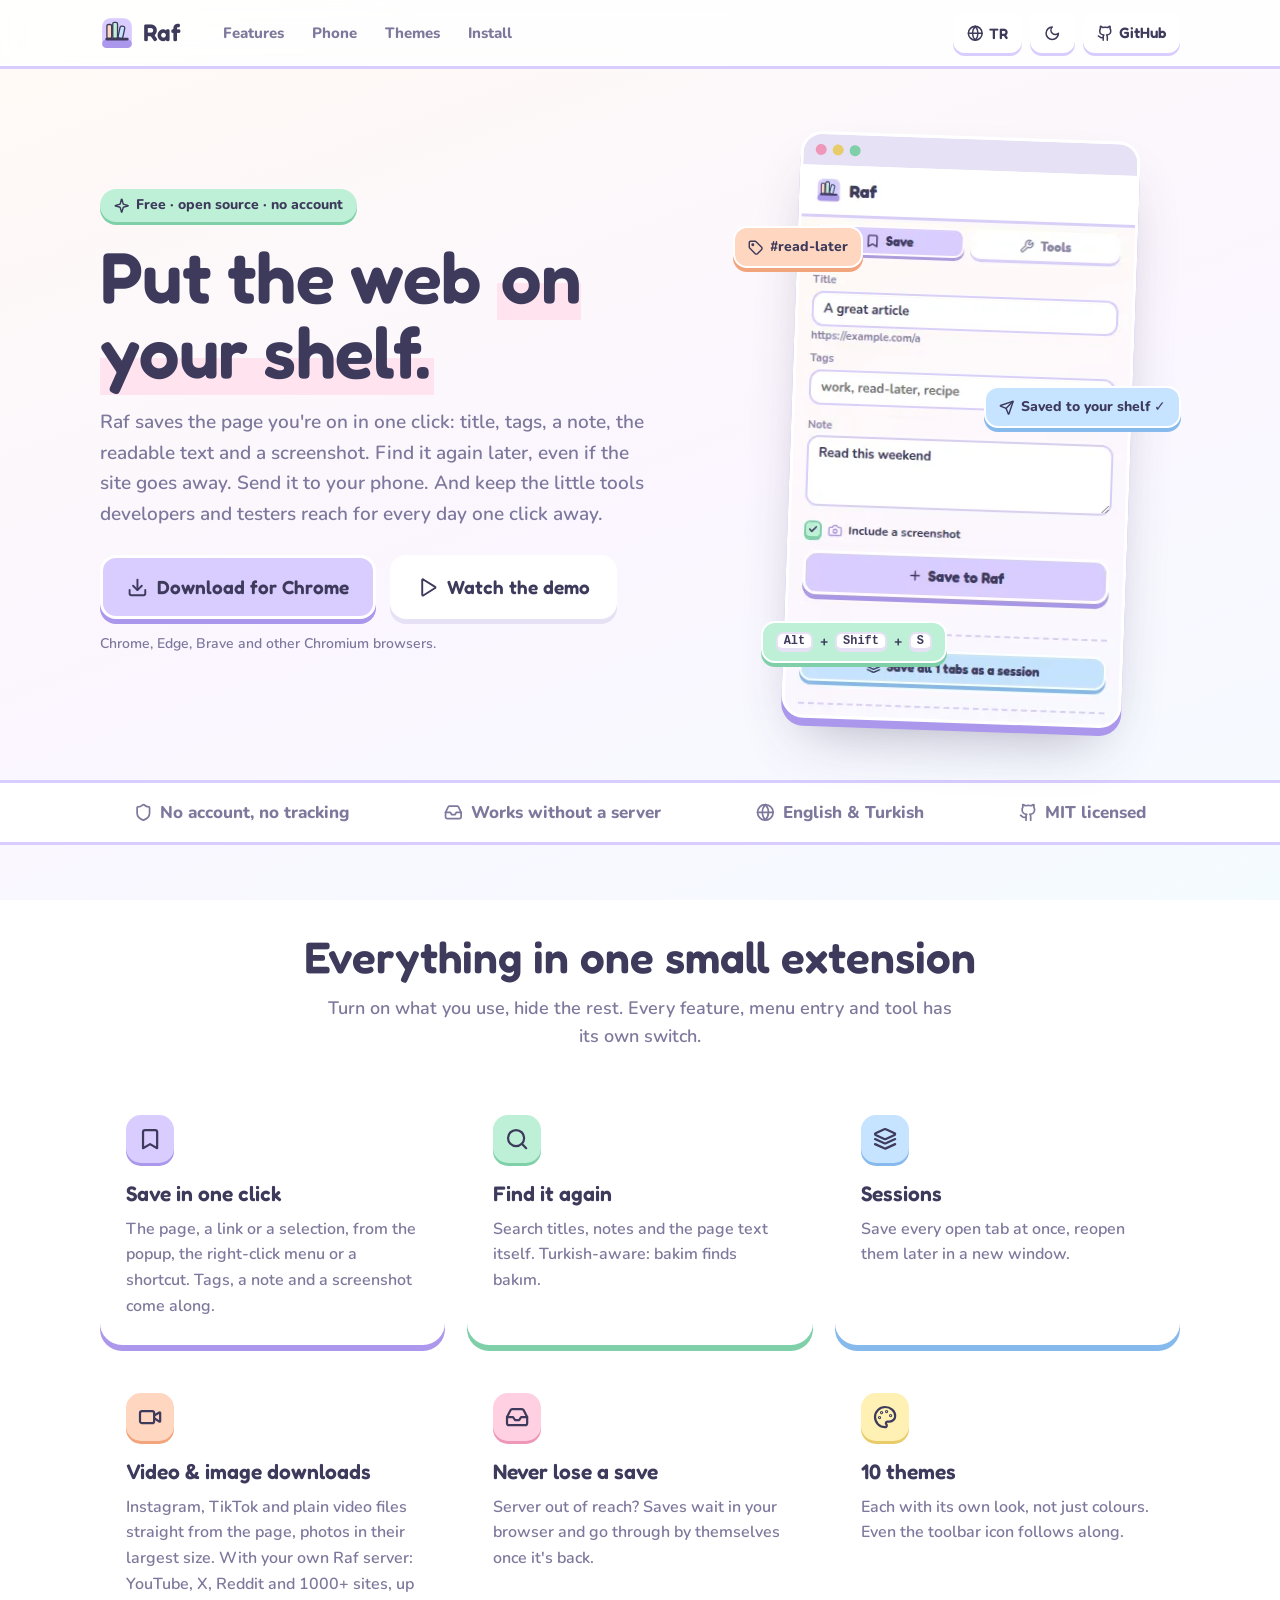
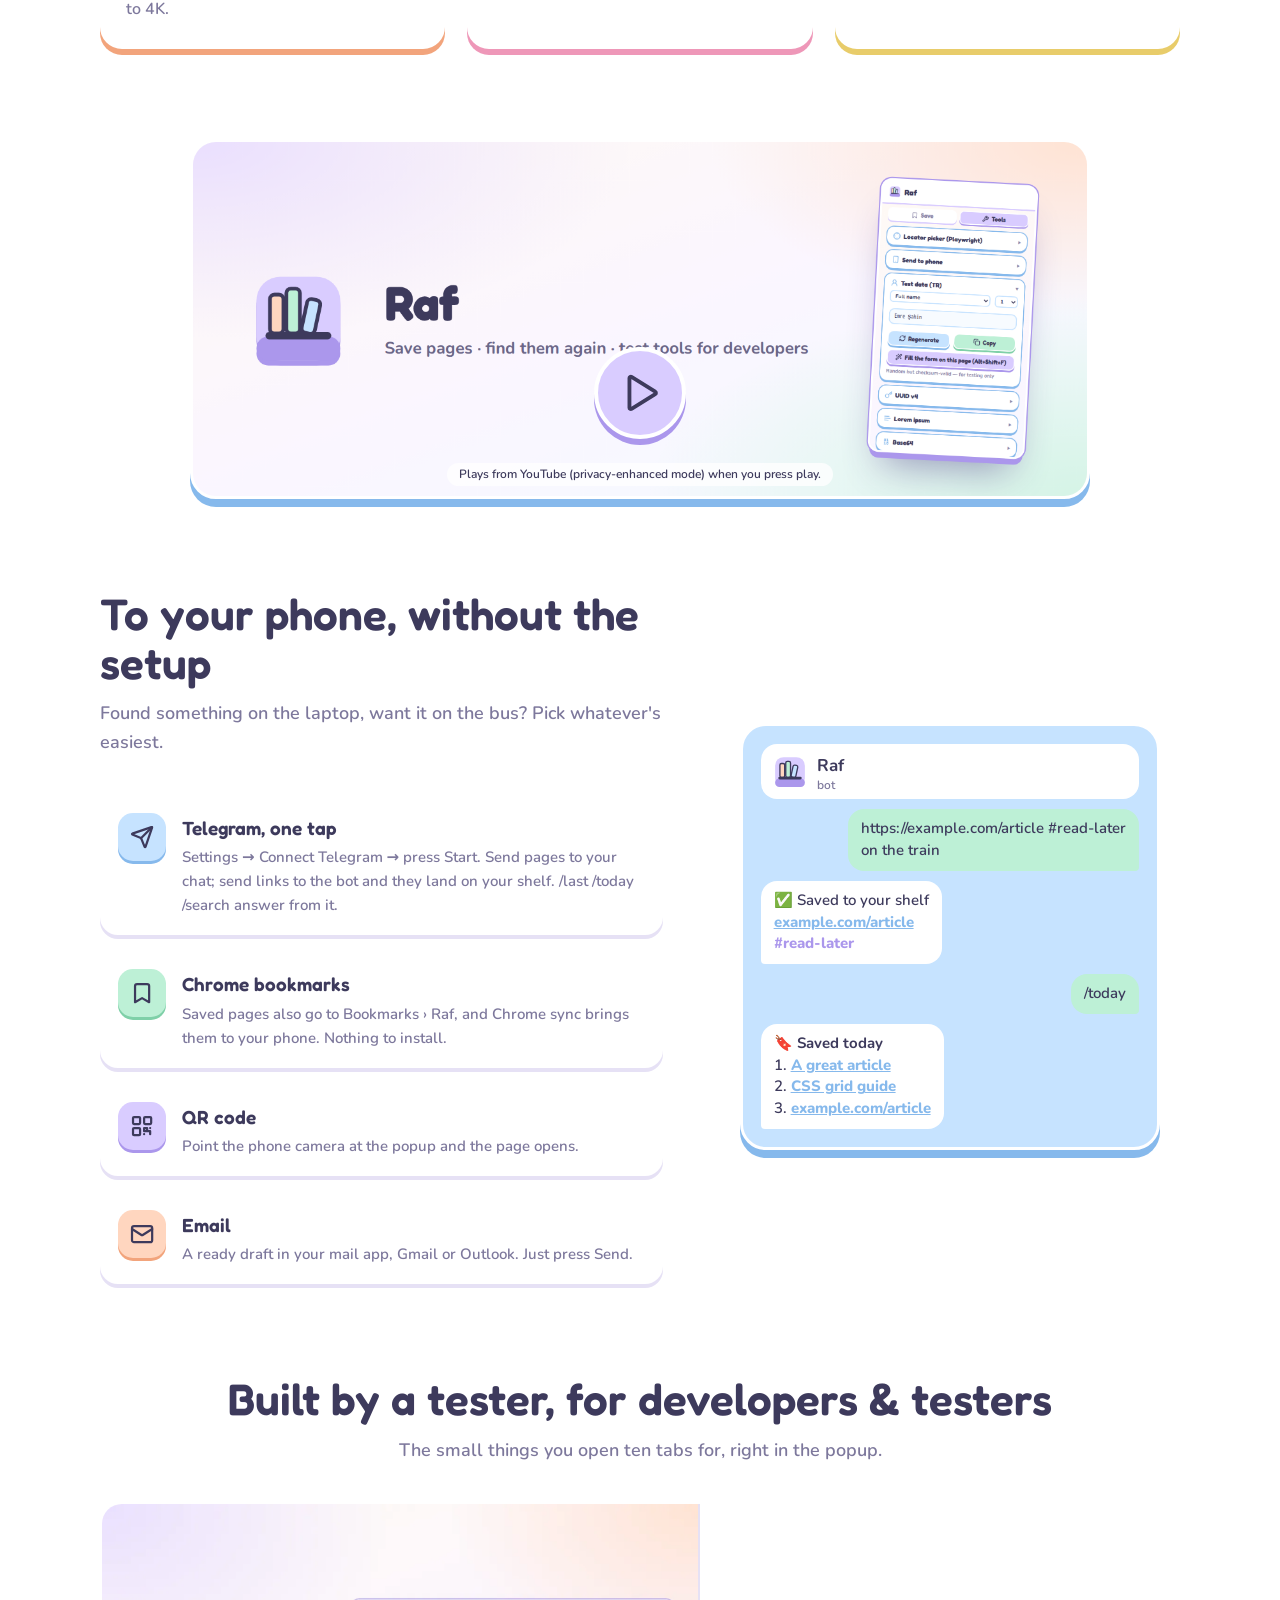
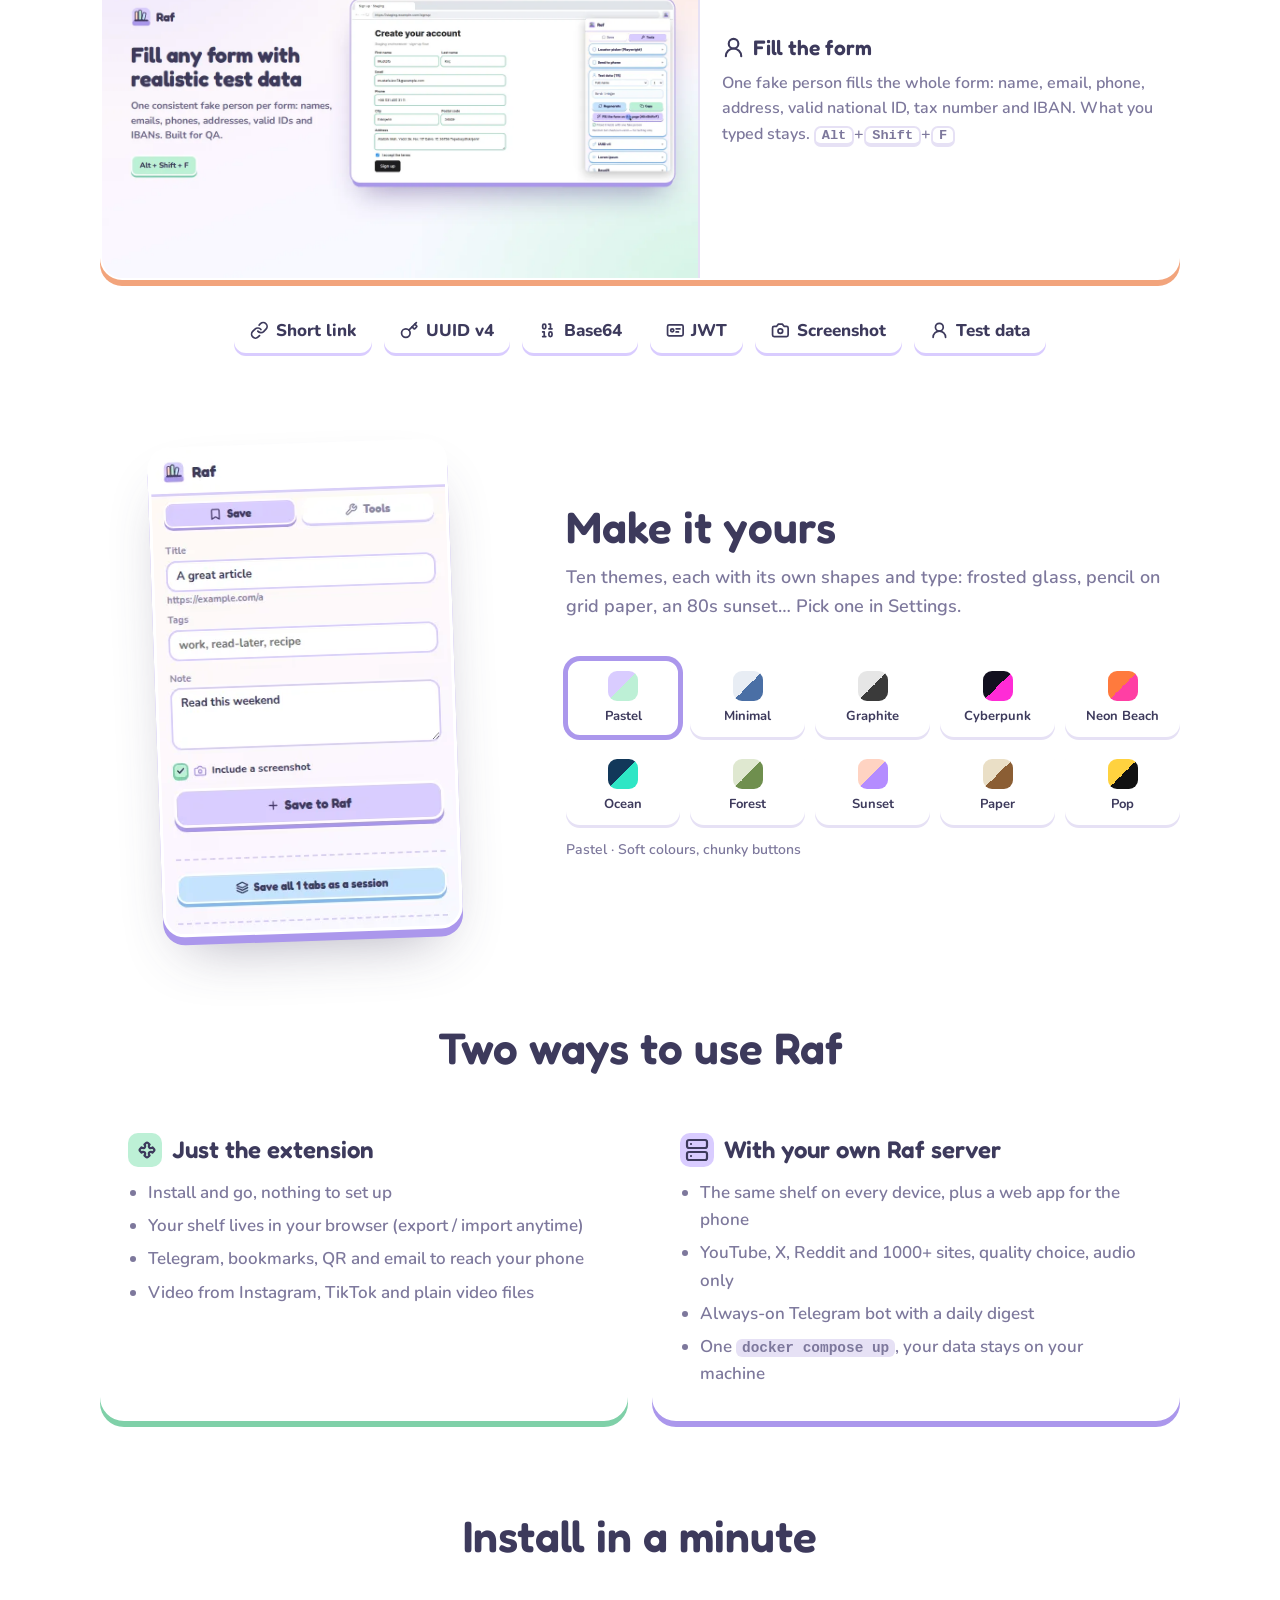
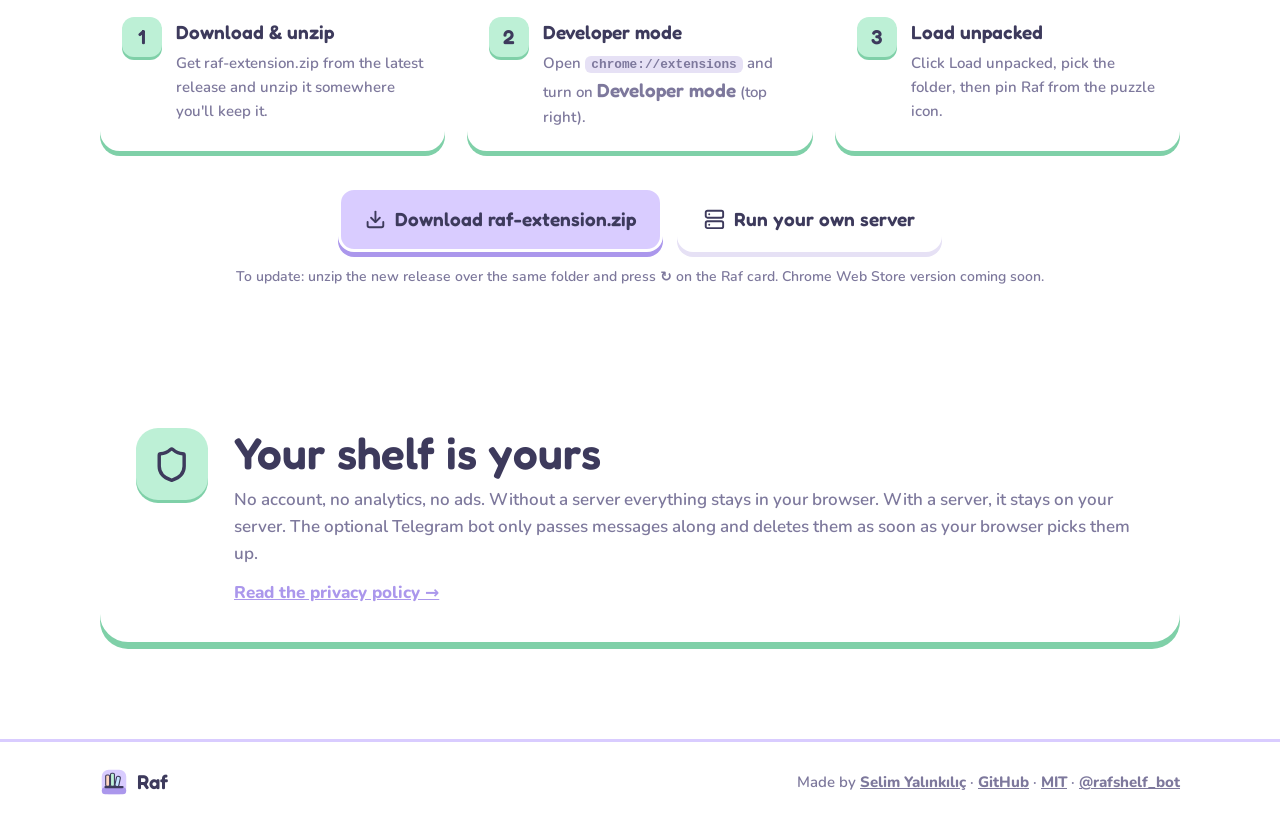
==== commit a2b06394: "v1.8.0: image downloads, short links, themed page button; drop locator picker and lorem - Raf button" ====
--- a/site/index.html
+++ b/site/index.html
@@ -87,7 +87,7 @@
       <article class="card c-lav"><span class="ic"><i data-i="bookmark"></i></span><h3 data-t="f1t">Save in one click</h3><p data-t="f1d">The page, a link or a selection, from the popup, the right-click menu or a shortcut. Tags, a note and a screenshot come along.</p></article>
       <article class="card c-mint"><span class="ic"><i data-i="search"></i></span><h3 data-t="f2t">Find it again</h3><p data-t="f2d">Search titles, notes and the page text itself. Turkish-aware: <em>bakim</em> finds <em>bakım</em>.</p></article>
       <article class="card c-sky"><span class="ic"><i data-i="layers"></i></span><h3 data-t="f3t">Sessions</h3><p data-t="f3d">Save every open tab at once, reopen them later in a new window.</p></article>
-      <article class="card c-peach"><span class="ic"><i data-i="video"></i></span><h3 data-t="f4t">Video downloads</h3><p data-t="f4d">Instagram, TikTok and plain video files straight from the page. With your own Raf server: YouTube, X, Reddit and 1000+ sites, up to 4K.</p></article>
+      <article class="card c-peach"><span class="ic"><i data-i="video"></i></span><h3 data-t="f4t">Video &amp; image downloads</h3><p data-t="f4d">Instagram, TikTok and plain video files straight from the page, photos in their largest size. With your own Raf server: YouTube, X, Reddit and 1000+ sites, up to 4K.</p></article>
       <article class="card c-pink"><span class="ic"><i data-i="inbox"></i></span><h3 data-t="f5t">Never lose a save</h3><p data-t="f5d">Server out of reach? Saves wait in your browser and go through by themselves once it's back.</p></article>
       <article class="card c-sun"><span class="ic"><i data-i="palette"></i></span><h3 data-t="f6t">10 themes</h3><p data-t="f6d">Each with its own look, not just colours. Even the toolbar icon follows along.</p></article>
     </div>
@@ -128,10 +128,9 @@
     <h2 data-t="devTitle">Built by a tester, for developers &amp; testers</h2>
     <p class="sub" data-t="devSub">The small things you open ten tabs for, right in the popup.</p>
     <div class="devgrid">
-      <div class="dev big2"><img src="img/shots/screenshot-4-picker.webp" alt="" loading="lazy"><div><h3><i data-i="crosshair"></i> <span data-t="d1t">Locator picker</span></h3><p data-th="d1d">Hover, click, get a Playwright locator: <code>getByRole</code>, <code>getByTestId</code>… with how many elements it matches. <kbd>Alt</kbd>+<kbd>Shift</kbd>+<kbd>L</kbd></p></div></div>
-      <div class="dev big2"><img src="img/shots/screenshot-3-fill.webp" alt="" loading="lazy"><div><h3><i data-i="user"></i> <span data-t="d2t">Fill the form</span></h3><p data-th="d2d">One fake person fills the whole form: name, email, phone, address, valid national ID, tax number and IBAN. What you typed stays. <kbd>Alt</kbd>+<kbd>Shift</kbd>+<kbd>F</kbd></p></div></div>
+      <div class="dev wide"><img src="img/shots/screenshot-3-fill.webp" alt="" loading="lazy"><div><h3><i data-i="user"></i> <span data-t="d2t">Fill the form</span></h3><p data-th="d2d">One fake person fills the whole form: name, email, phone, address, valid national ID, tax number and IBAN. What you typed stays. <kbd>Alt</kbd>+<kbd>Shift</kbd>+<kbd>F</kbd></p></div></div>
       <div class="chips">
-        <span><i data-i="key"></i> UUID v4</span><span><i data-i="text"></i> Lorem ipsum</span><span><i data-i="binary"></i> Base64</span><span><i data-i="id"></i> JWT</span><span><i data-i="camera"></i> <span data-t="chipShot">Screenshot</span></span><span><i data-i="user"></i> <span data-t="chipTd">Test data</span></span>
+        <span><i data-i="link"></i> <span data-t="chipShort">Short link</span></span><span><i data-i="key"></i> UUID v4</span><span><i data-i="binary"></i> Base64</span><span><i data-i="id"></i> JWT</span><span><i data-i="camera"></i> <span data-t="chipShot">Screenshot</span></span><span><i data-i="user"></i> <span data-t="chipTd">Test data</span></span>
       </div>
     </div>
   </section>
--- a/site/style.css
+++ b/site/style.css
@@ -108,6 +108,7 @@
 .devgrid{display:grid;grid-template-columns:1fr 1fr;gap:22px}
 .dev{background:var(--card);border-radius:22px;overflow:hidden;border:2px solid var(--rim);box-shadow:0 6px 0 var(--peach-d)}
 .dev img{width:100%;aspect-ratio:1280/800;object-fit:cover;object-position:top;border-bottom:2px solid var(--soft)}
+.dev.wide{grid-column:1/-1;display:grid;grid-template-columns:1.25fr 1fr;align-items:center}.dev.wide img{border-bottom:0;border-right:2px solid var(--soft)}
 .dev>div{padding:18px 22px 22px}.dev h3{margin:0 0 6px;font-size:21px;display:flex;align-items:center;gap:8px}.dev p{margin:0;color:var(--muted);font-size:16px}
 .chips{grid-column:1/-1;display:flex;flex-wrap:wrap;gap:12px;justify-content:center;margin-top:6px}
 .chips>span{display:inline-flex;align-items:center;gap:7px;background:var(--card);border:2px solid var(--rim);box-shadow:0 3px 0 var(--lav);border-radius:12px;padding:7px 14px;font-weight:800}
@@ -155,7 +156,8 @@
 }
 @media (max-width:640px){
   body{font-size:16px}
-  .grid,.devgrid,.two,.steps{grid-template-columns:1fr}
+  .grid,.devgrid,.two,.steps,.dev.wide{grid-template-columns:1fr}
+  .dev.wide img{border-right:0;border-bottom:2px solid var(--soft)}
   .tgrid{grid-template-columns:repeat(4,1fr)}
   .hide-s{display:none}
   .float{display:none}
